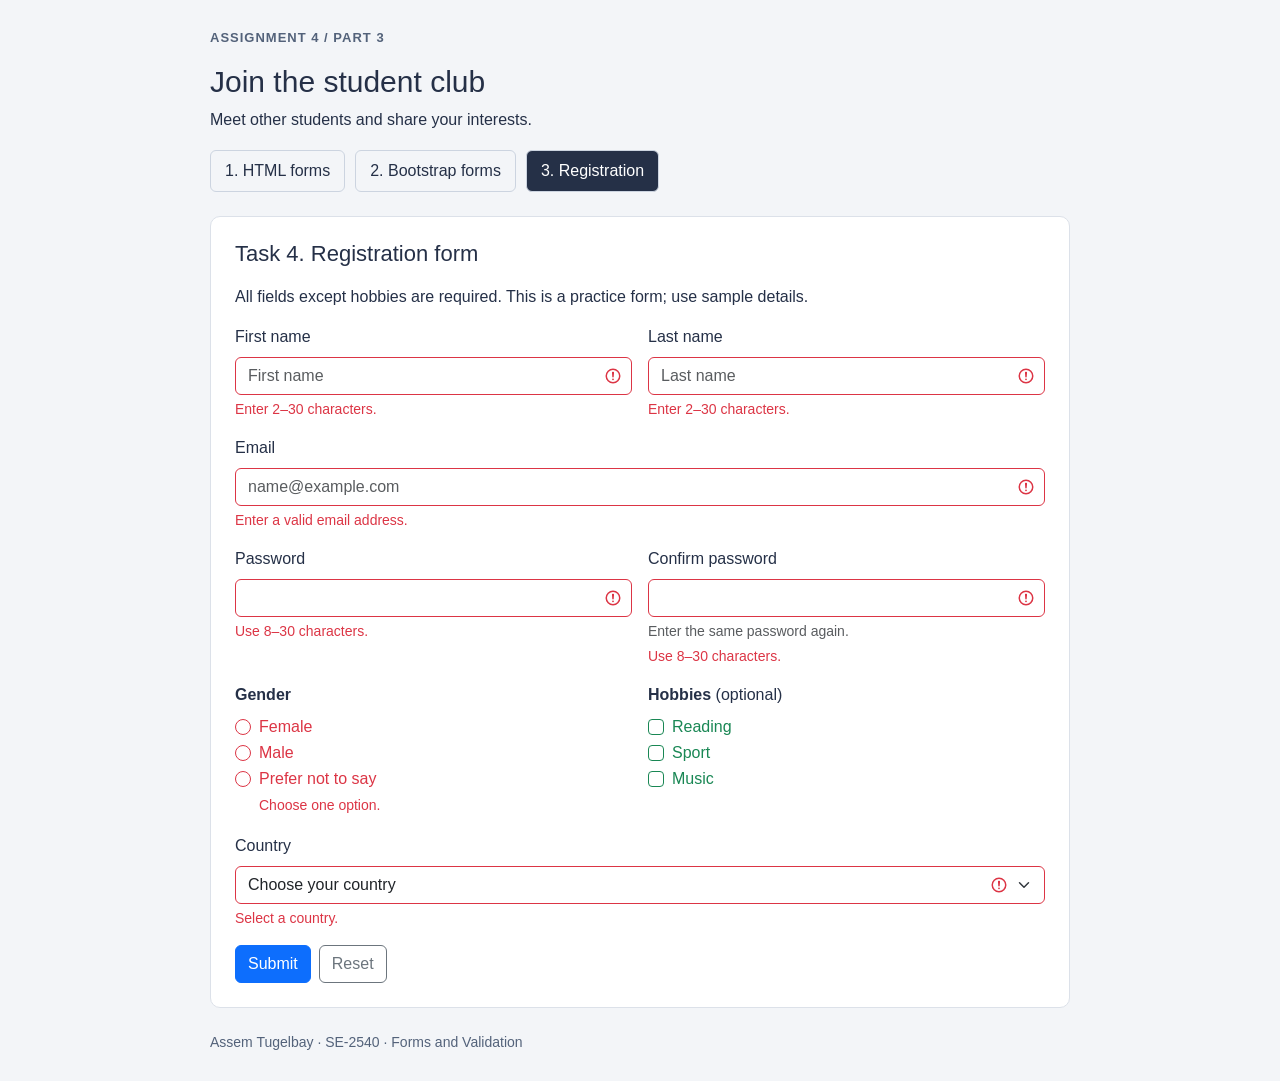
==== index.html @ 3e4970c7 "Add Assignment 4 HTML and Bootstrap forms with report" ====
<!DOCTYPE html>
<html lang="en">
<head>
  <meta charset="UTF-8">
  <meta name="viewport" content="width=device-width, initial-scale=1">
  <title>Student club registration | Assignment 4</title>
  <link href="https://cdn.jsdelivr.net/npm/bootstrap@5.3.8/dist/css/bootstrap.min.css" rel="stylesheet" integrity="sha384-sRIl4kxILFvY47J16cr9ZwB07vP4J8+LH7qKQnuqkuIAvNWLzeN8tE5YBujZqJLB" crossorigin="anonymous">
  <link rel="stylesheet" href="styles.css">
</head>
<body>
<main class="page container">
  <header>
    <p class="eyebrow">ASSIGNMENT 4 / PART 3</p>
    <h1>Join the student club</h1>
    <p>Meet other students and share your interests.</p>
    <nav aria-label="Assignment pages">
      <a href="basic.html">1. HTML forms</a>
      <a href="bootstrap.html">2. Bootstrap forms</a>
      <a href="index.html" aria-current="page">3. Registration</a>
    </nav>
  </header>
  <section id="task-4">
    <h2>Task 4. Registration form</h2>
    <p>All fields except hobbies are required. This is a practice form; use sample details.</p>
    <!-- HTML validates the fields; Bootstrap CSS displays the feedback. -->
    <form class="row g-3 was-validated" action="complete.html" method="get">
      <div class="col-md-6">
        <label for="first-name" class="form-label">First name</label>
        <input id="first-name" name="firstName" class="form-control" type="text" placeholder="First name" minlength="2" maxlength="30" aria-describedby="first-name-error" required>
        <div id="first-name-error" class="invalid-feedback">Enter 2–30 characters.</div>
        <div class="valid-feedback">Looks good!</div>
      </div>
      <div class="col-md-6">
        <label for="last-name" class="form-label">Last name</label>
        <input id="last-name" name="lastName" class="form-control" type="text" placeholder="Last name" minlength="2" maxlength="30" aria-describedby="last-name-error" required>
        <div id="last-name-error" class="invalid-feedback">Enter 2–30 characters.</div>
        <div class="valid-feedback">Looks good!</div>
      </div>
      <div class="col-12">
        <label for="email" class="form-label">Email</label>
        <input id="email" name="email" class="form-control" type="email" placeholder="name@example.com" aria-describedby="email-error" required>
        <div id="email-error" class="invalid-feedback">Enter a valid email address.</div>
        <div class="valid-feedback">Looks good!</div>
      </div>
      <!-- Passwords have no name, so this GET demo never includes them in the URL. -->
      <div class="col-md-6">
        <label for="password" class="form-label">Password</label>
        <input id="password" class="form-control" type="password" autocomplete="new-password" minlength="8" maxlength="30" aria-describedby="password-error" required>
        <div id="password-error" class="invalid-feedback">Use 8–30 characters.</div>
        <div class="valid-feedback">Length is valid.</div>
      </div>
      <div class="col-md-6">
        <label for="confirm-password" class="form-label">Confirm password</label>
        <input id="confirm-password" class="form-control" type="password" autocomplete="new-password" minlength="8" maxlength="30" aria-describedby="confirm-help confirm-error" required>
        <div id="confirm-help" class="form-text">Enter the same password again.</div>
        <div id="confirm-error" class="invalid-feedback">Use 8–30 characters.</div>
        <div class="valid-feedback">Length is valid.</div>
      </div>
      <fieldset class="col-md-6">
        <legend>Gender</legend>
        <div class="form-check">
          <input id="female" class="form-check-input" type="radio" name="gender" value="female" required>
          <label class="form-check-label" for="female">Female</label>
        </div>
        <div class="form-check">
          <input id="male" class="form-check-input" type="radio" name="gender" value="male" required>
          <label class="form-check-label" for="male">Male</label>
        </div>
        <div class="form-check">
          <input id="unspecified" class="form-check-input" type="radio" name="gender" value="unspecified" aria-describedby="gender-error" required>
          <label class="form-check-label" for="unspecified">Prefer not to say</label>
          <div id="gender-error" class="invalid-feedback">Choose one option.</div>
        </div>
      </fieldset>
      <fieldset class="col-md-6">
        <legend>Hobbies <span class="fw-normal">(optional)</span></legend>
        <div class="form-check">
          <input id="reading" class="form-check-input" type="checkbox" name="hobby" value="reading">
          <label class="form-check-label" for="reading">Reading</label>
        </div>
        <div class="form-check">
          <input id="sport" class="form-check-input" type="checkbox" name="hobby" value="sport">
          <label class="form-check-label" for="sport">Sport</label>
        </div>
        <div class="form-check">
          <input id="music" class="form-check-input" type="checkbox" name="hobby" value="music">
          <label class="form-check-label" for="music">Music</label>
        </div>
      </fieldset>
      <div class="col-12">
        <label for="country" class="form-label">Country</label>
        <select id="country" name="country" class="form-select" aria-describedby="country-error" required>
          <option value="">Choose your country</option>
          <option value="Kazakhstan">Kazakhstan</option>
          <option value="Kyrgyzstan">Kyrgyzstan</option>
          <option value="Uzbekistan">Uzbekistan</option>
          <option value="Other">Other</option>
        </select>
        <div id="country-error" class="invalid-feedback">Select a country.</div>
        <div class="valid-feedback">Looks good!</div>
      </div>
      <div class="col-12 d-flex gap-2">
        <button class="btn btn-primary" type="submit">Submit</button>
        <button class="btn btn-outline-secondary" type="reset">Reset</button>
      </div>
    </form>
  </section>
  <footer>Assem Tugelbay · SE-2540 · Forms and Validation</footer>
</main>
</body>
</html>
---- styles.css ----
/* Shared page layout: basic CSS and Flexbox. */
* { box-sizing: border-box; }
body { margin: 0; background: #f3f5f8; color: #253047; font: 16px/1.5 Arial, sans-serif; }
.page { max-width: 900px; margin: auto; padding: 28px 20px; }
header { margin-bottom: 24px; }
h1 { font-size: 30px; margin: 8px 0; }
h2 { font-size: 22px; margin: 0 0 18px; }
.eyebrow { color: #53627a; font-size: 13px; font-weight: bold; letter-spacing: 1px; }
nav { display: flex; flex-wrap: wrap; gap: 10px; margin-top: 18px; }
nav a { padding: 8px 14px; border: 1px solid #ccd4e0; border-radius: 6px; color: #253047; text-decoration: none; }
nav a[aria-current="page"] { background: #253047; color: white; }
section { padding: 24px; margin-bottom: 24px; border: 1px solid #dce1e9; border-radius: 10px; background: white; }
footer { margin-top: 24px; color: #53627a; font-size: 14px; }
/* The basic HTML page does not load Bootstrap. */
.basic label { display: block; margin-bottom: 5px; font-weight: bold; }
.basic input, .basic textarea { width: 100%; padding: 9px; border: 1px solid #909db2; border-radius: 4px; font: inherit; }
.basic p { margin: 0 0 16px; }
.basic button { background: #0d6efd; color: white; border: 0; border-radius: 5px; padding: 10px 20px; font: inherit; cursor: pointer; }
textarea { resize: vertical; }
.form-label, .form-check-label { color: #253047; }
legend { font-size: 16px; font-weight: bold; }
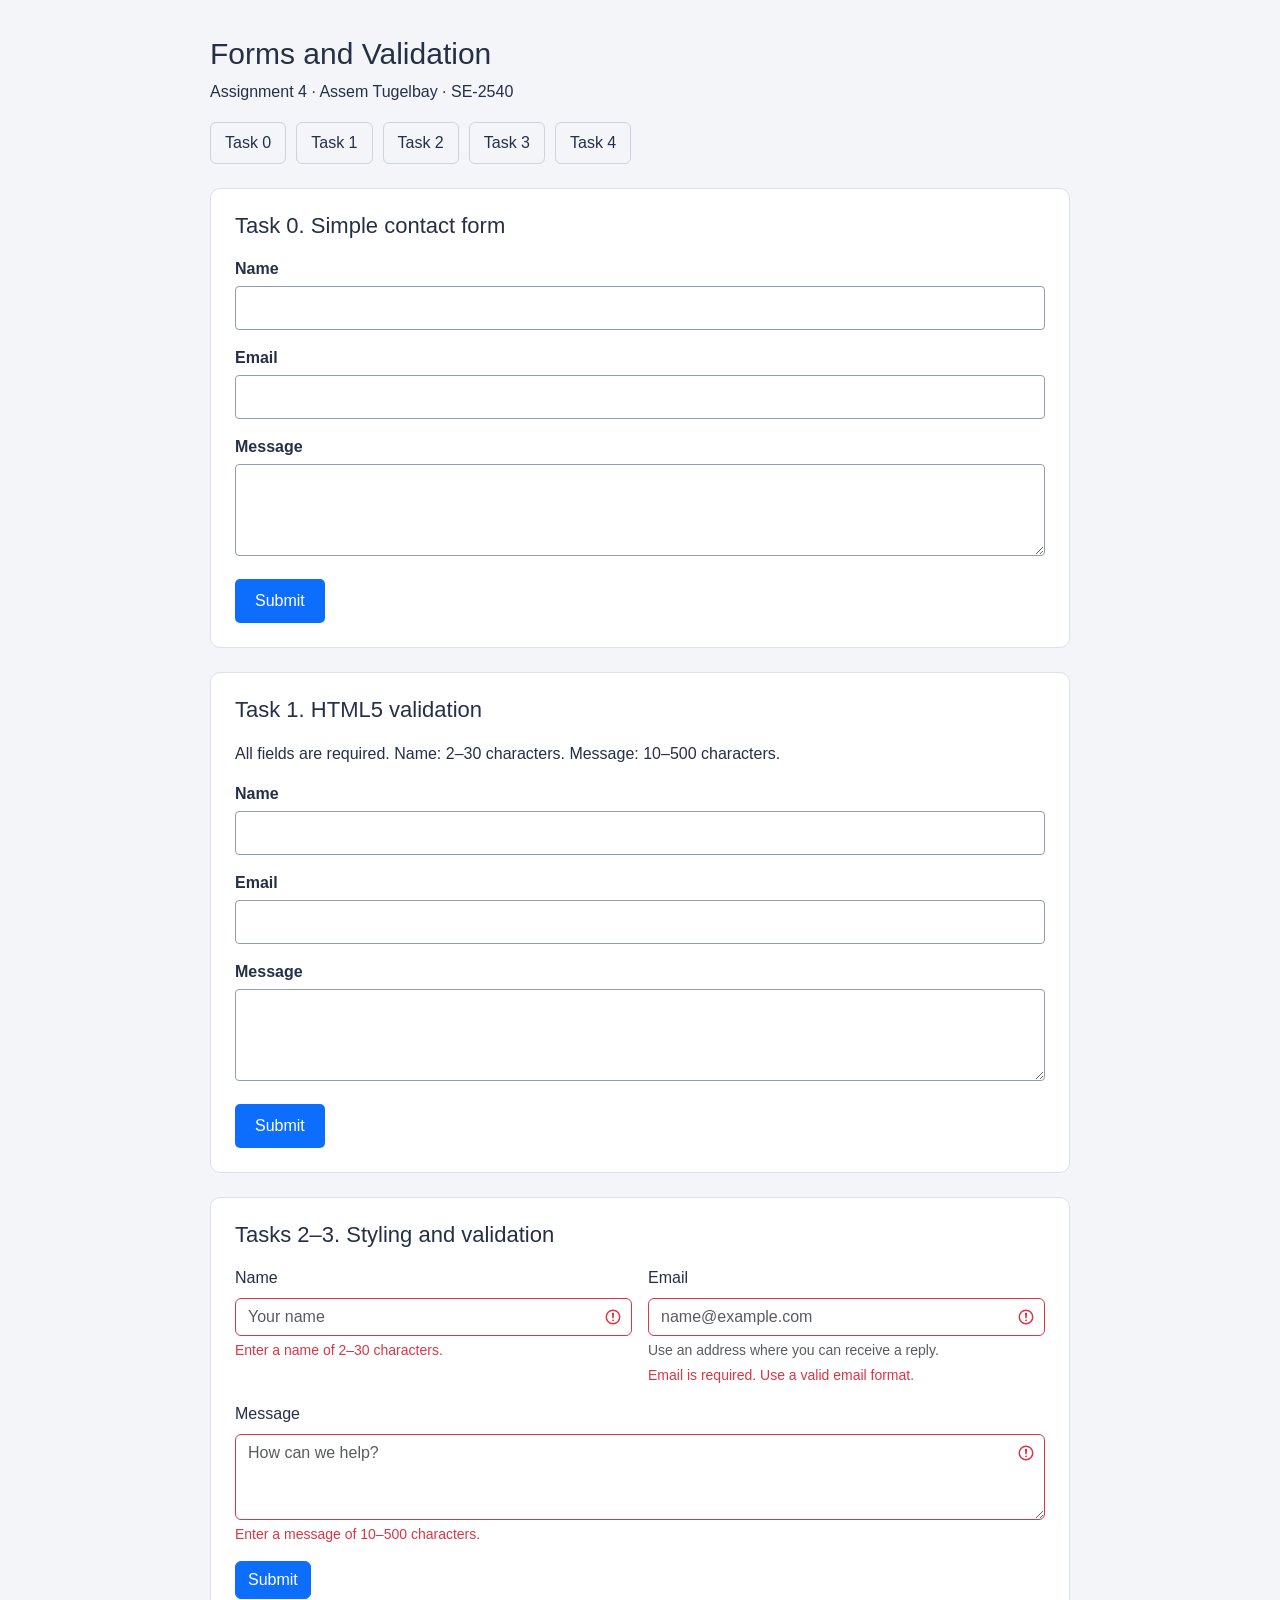
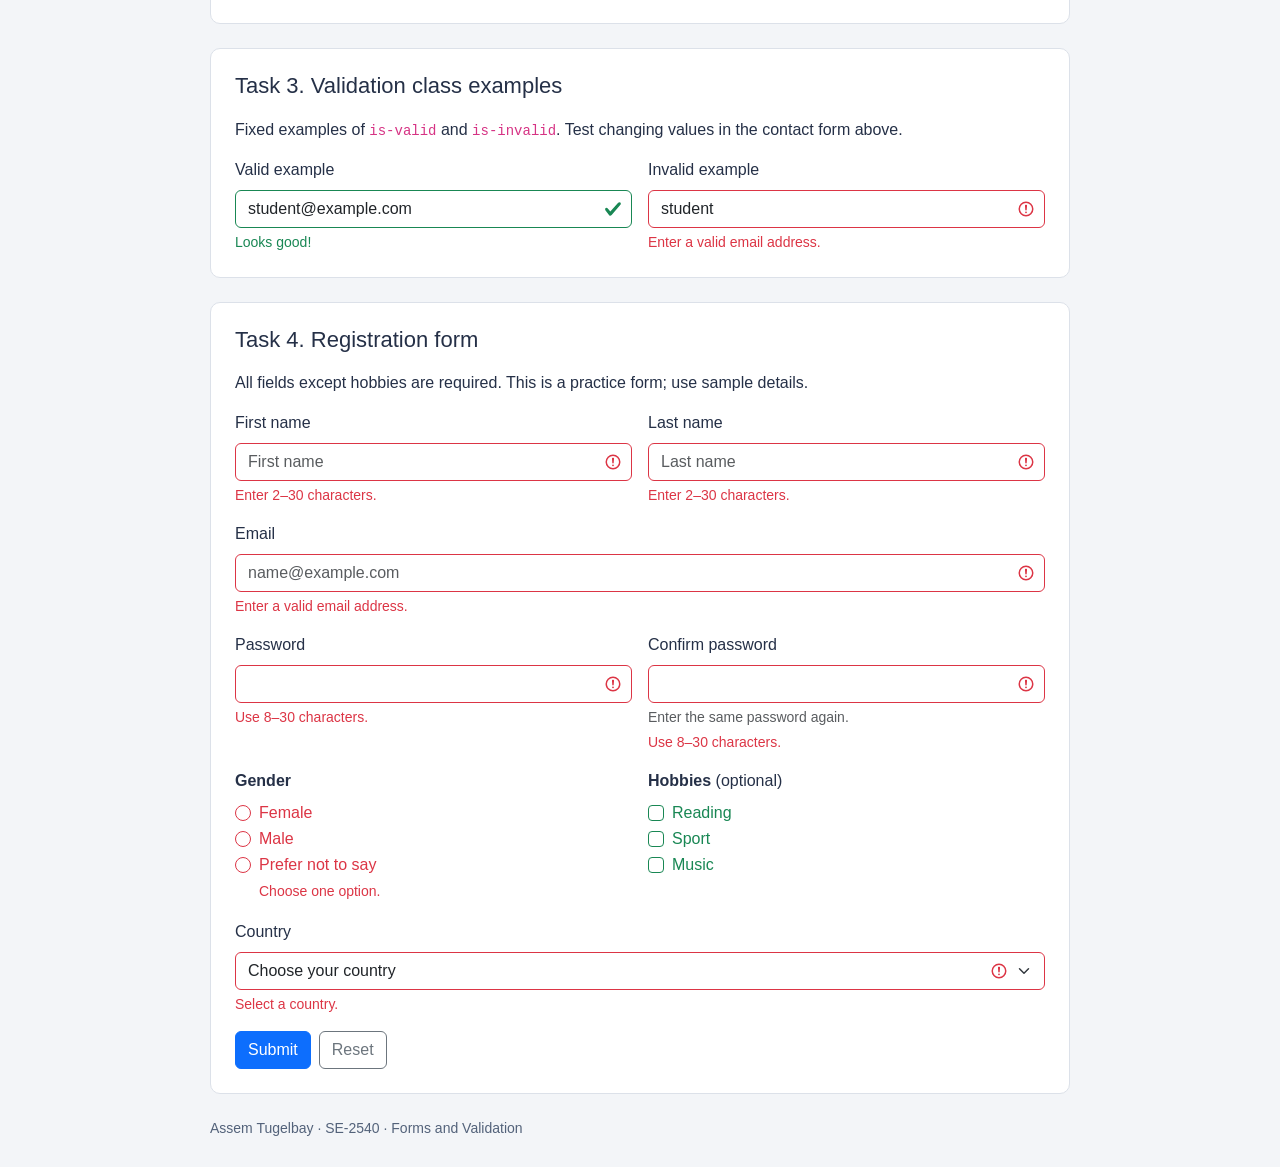
==== commit b0bd86b1: "Combine all tasks and styles in index.html" ====
--- a/index.html
+++ b/index.html
@@ -3,27 +3,105 @@
 <head>
   <meta charset="UTF-8">
   <meta name="viewport" content="width=device-width, initial-scale=1">
-  <title>Student club registration | Assignment 4</title>
+  <title>Assignment 4 | Forms and Validation</title>
   <link href="https://cdn.jsdelivr.net/npm/bootstrap@5.3.8/dist/css/bootstrap.min.css" rel="stylesheet" integrity="sha384-sRIl4kxILFvY47J16cr9ZwB07vP4J8+LH7qKQnuqkuIAvNWLzeN8tE5YBujZqJLB" crossorigin="anonymous">
-  <link rel="stylesheet" href="styles.css">
+  <style>
+    * { box-sizing: border-box; }
+    body { margin: 0; background: #f3f5f8; color: #253047; font: 16px/1.5 Arial, sans-serif; }
+    .page { max-width: 900px; margin: auto; padding: 28px 20px; }
+    header { margin-bottom: 24px; }
+    h1 { font-size: 30px; margin: 8px 0; }
+    h2 { font-size: 22px; margin: 0 0 18px; }
+    nav { display: flex; flex-wrap: wrap; gap: 10px; margin-top: 18px; }
+    nav a { padding: 8px 14px; border: 1px solid #ccd4e0; border-radius: 6px; color: #253047; text-decoration: none; }
+    section { padding: 24px; margin-bottom: 24px; border: 1px solid #dce1e9; border-radius: 10px; background: white; }
+    footer { margin-top: 24px; color: #53627a; font-size: 14px; }
+    .basic label { display: block; margin-bottom: 5px; font-weight: bold; }
+    .basic input, .basic textarea { width: 100%; padding: 9px; border: 1px solid #909db2; border-radius: 4px; font: inherit; }
+    .basic p { margin: 0 0 16px; }
+    .basic button { background: #0d6efd; color: white; border: 0; border-radius: 5px; padding: 10px 20px; font: inherit; cursor: pointer; }
+    textarea { resize: vertical; }
+    .form-label, .form-check-label { color: #253047; }
+    legend { font-size: 16px; font-weight: bold; }
+  </style>
 </head>
 <body>
 <main class="page container">
   <header>
-    <p class="eyebrow">ASSIGNMENT 4 / PART 3</p>
-    <h1>Join the student club</h1>
-    <p>Meet other students and share your interests.</p>
-    <nav aria-label="Assignment pages">
-      <a href="basic.html">1. HTML forms</a>
-      <a href="bootstrap.html">2. Bootstrap forms</a>
-      <a href="index.html" aria-current="page">3. Registration</a>
+    <h1>Forms and Validation</h1>
+    <p>Assignment 4 · Assem Tugelbay · SE-2540</p>
+    <nav aria-label="Assignment tasks">
+      <a href="#task-0">Task 0</a>
+      <a href="#task-1">Task 1</a>
+      <a href="#task-2">Task 2</a>
+      <a href="#task-3">Task 3</a>
+      <a href="#task-4">Task 4</a>
     </nav>
   </header>
+  <section id="task-0">
+    <h2>Task 0. Simple contact form</h2>
+    <form class="basic" action="#task-0" method="get">
+      <p><label for="basic-name">Name</label><input id="basic-name" name="name" type="text"></p>
+      <p><label for="basic-email">Email</label><input id="basic-email" name="email" type="email"></p>
+      <p><label for="basic-message">Message</label><textarea id="basic-message" name="message" rows="3"></textarea></p>
+      <button type="submit">Submit</button>
+    </form>
+  </section>
+  <section id="task-1">
+    <h2>Task 1. HTML5 validation</h2>
+    <p>All fields are required. Name: 2–30 characters. Message: 10–500 characters.</p>
+    <form class="basic" action="#task-1" method="get">
+      <p><label for="html-name">Name</label><input id="html-name" name="name" type="text" minlength="2" maxlength="30" required></p>
+      <p><label for="html-email">Email</label><input id="html-email" name="email" type="email" required></p>
+      <p><label for="html-message">Message</label><textarea id="html-message" name="message" rows="3" minlength="10" maxlength="500" required></textarea></p>
+      <button type="submit">Submit</button>
+    </form>
+  </section>
+  <section id="task-2">
+    <h2>Tasks 2–3. Styling and validation</h2>
+    <form class="row g-3 was-validated" action="#task-2" method="get">
+      <div class="col-md-6">
+        <label for="contact-name" class="form-label">Name</label>
+        <input id="contact-name" name="name" class="form-control" type="text" placeholder="Your name" minlength="2" maxlength="30" aria-describedby="contact-name-error" required>
+        <div id="contact-name-error" class="invalid-feedback">Enter a name of 2–30 characters.</div>
+        <div class="valid-feedback">Looks good!</div>
+      </div>
+      <div class="col-md-6">
+        <label for="contact-email" class="form-label">Email</label>
+        <input id="contact-email" name="email" class="form-control" type="email" placeholder="name@example.com" aria-describedby="contact-email-help contact-email-error" required>
+        <div id="contact-email-help" class="form-text">Use an address where you can receive a reply.</div>
+        <div id="contact-email-error" class="invalid-feedback">Email is required. Use a valid email format.</div>
+        <div class="valid-feedback">Looks good!</div>
+      </div>
+      <div class="col-12">
+        <label for="contact-message" class="form-label">Message</label>
+        <textarea id="contact-message" name="message" class="form-control" rows="3" placeholder="How can we help?" minlength="10" maxlength="500" aria-describedby="contact-message-error" required></textarea>
+        <div id="contact-message-error" class="invalid-feedback">Enter a message of 10–500 characters.</div>
+        <div class="valid-feedback">Looks good!</div>
+      </div>
+      <div class="col-12"><button class="btn btn-primary" type="submit">Submit</button></div>
+    </form>
+  </section>
+  <section id="task-3">
+    <h2>Task 3. Validation class examples</h2>
+    <p>Fixed examples of <code>is-valid</code> and <code>is-invalid</code>. Test changing values in the contact form above.</p>
+    <div class="row g-3">
+      <div class="col-md-6">
+        <label for="valid-example" class="form-label">Valid example</label>
+        <input id="valid-example" class="form-control is-valid" type="email" value="student@example.com" aria-describedby="valid-example-feedback" readonly>
+        <div id="valid-example-feedback" class="valid-feedback">Looks good!</div>
+      </div>
+      <div class="col-md-6">
+        <label for="invalid-example" class="form-label">Invalid example</label>
+        <input id="invalid-example" class="form-control is-invalid" type="email" value="student" aria-describedby="invalid-example-feedback" aria-invalid="true" readonly>
+        <div id="invalid-example-feedback" class="invalid-feedback">Enter a valid email address.</div>
+      </div>
+    </div>
+  </section>
   <section id="task-4">
     <h2>Task 4. Registration form</h2>
     <p>All fields except hobbies are required. This is a practice form; use sample details.</p>
-    <!-- HTML validates the fields; Bootstrap CSS displays the feedback. -->
-    <form class="row g-3 was-validated" action="complete.html" method="get">
+    <form class="row g-3 was-validated" action="#task-4" method="get">
       <div class="col-md-6">
         <label for="first-name" class="form-label">First name</label>
         <input id="first-name" name="firstName" class="form-control" type="text" placeholder="First name" minlength="2" maxlength="30" aria-describedby="first-name-error" required>
@@ -42,7 +120,6 @@
         <div id="email-error" class="invalid-feedback">Enter a valid email address.</div>
         <div class="valid-feedback">Looks good!</div>
       </div>
-      <!-- Passwords have no name, so this GET demo never includes them in the URL. -->
       <div class="col-md-6">
         <label for="password" class="form-label">Password</label>
         <input id="password" class="form-control" type="password" autocomplete="new-password" minlength="8" maxlength="30" aria-describedby="password-error" required>
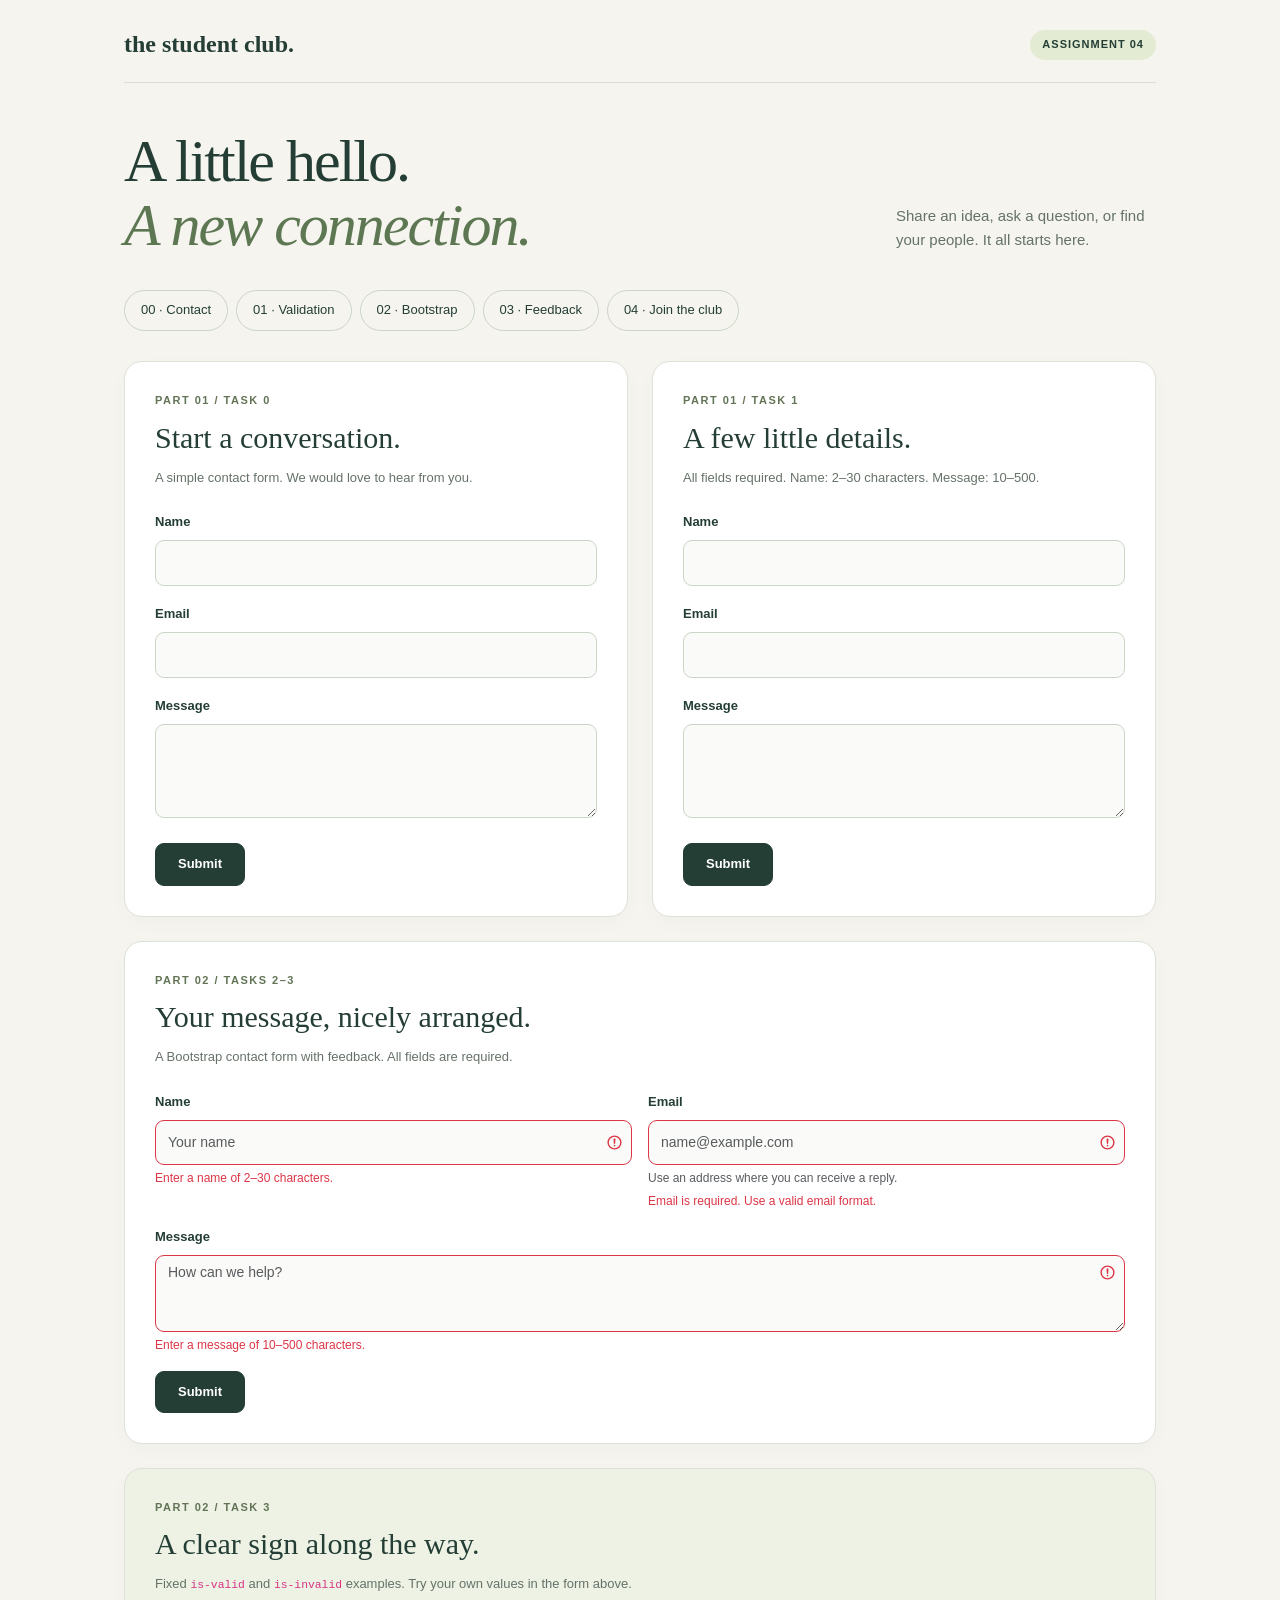
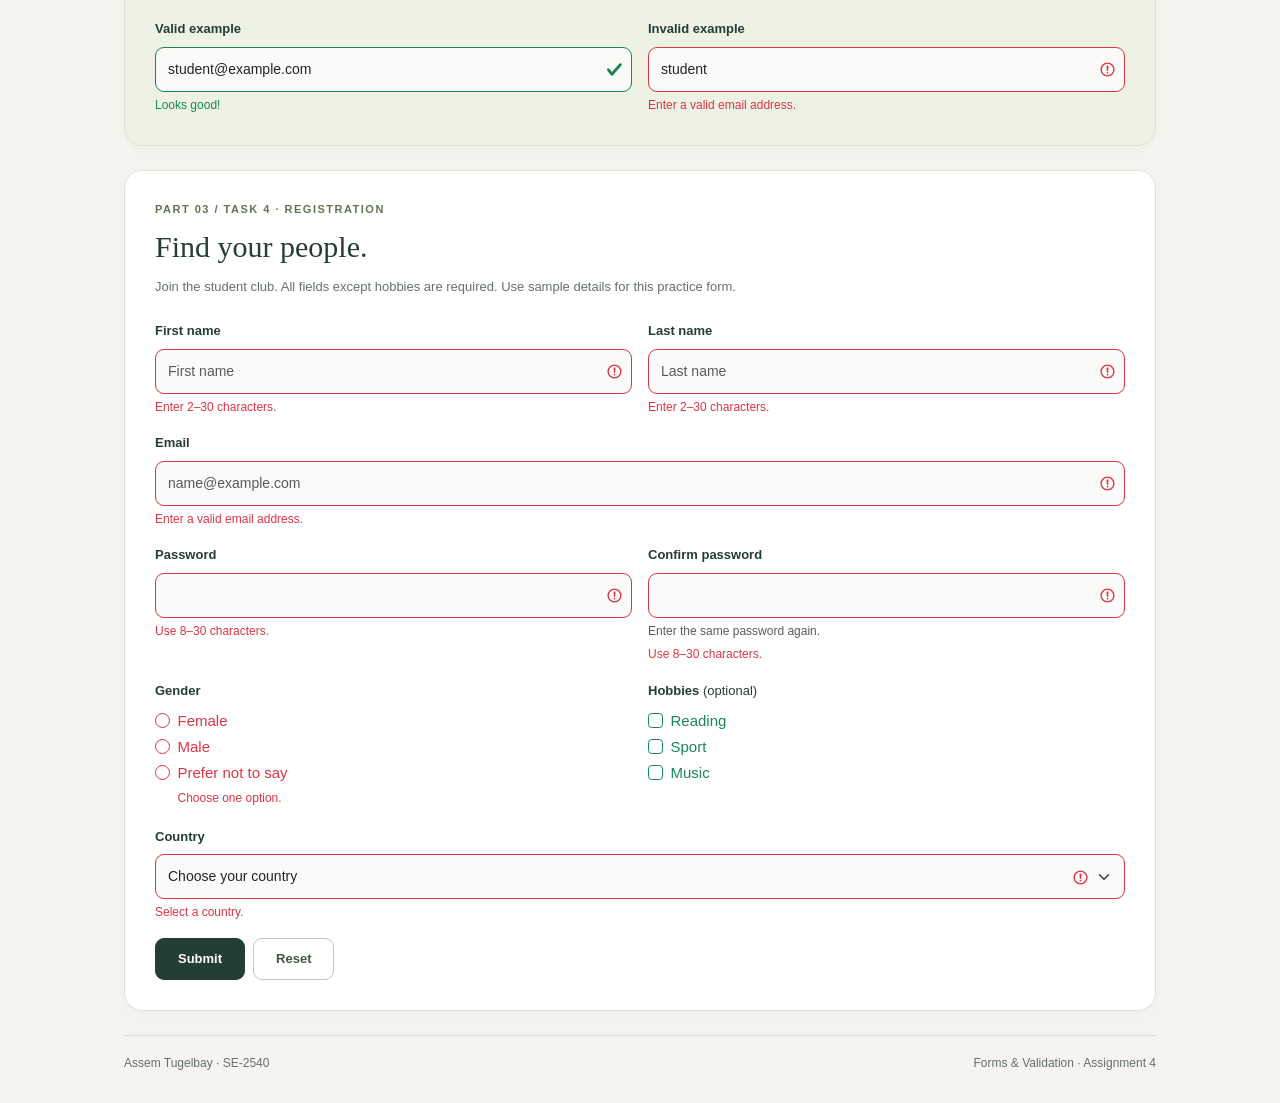
==== commit ab2553af: "Style forms with a warm green student club design" ====
--- a/index.html
+++ b/index.html
@@ -7,39 +7,70 @@
   <link href="https://cdn.jsdelivr.net/npm/bootstrap@5.3.8/dist/css/bootstrap.min.css" rel="stylesheet" integrity="sha384-sRIl4kxILFvY47J16cr9ZwB07vP4J8+LH7qKQnuqkuIAvNWLzeN8tE5YBujZqJLB" crossorigin="anonymous">
   <style>
     * { box-sizing: border-box; }
-    body { margin: 0; background: #f3f5f8; color: #253047; font: 16px/1.5 Arial, sans-serif; }
-    .page { max-width: 900px; margin: auto; padding: 28px 20px; }
-    header { margin-bottom: 24px; }
-    h1 { font-size: 30px; margin: 8px 0; }
-    h2 { font-size: 22px; margin: 0 0 18px; }
-    nav { display: flex; flex-wrap: wrap; gap: 10px; margin-top: 18px; }
-    nav a { padding: 8px 14px; border: 1px solid #ccd4e0; border-radius: 6px; color: #253047; text-decoration: none; }
-    section { padding: 24px; margin-bottom: 24px; border: 1px solid #dce1e9; border-radius: 10px; background: white; }
-    footer { margin-top: 24px; color: #53627a; font-size: 14px; }
-    .basic label { display: block; margin-bottom: 5px; font-weight: bold; }
-    .basic input, .basic textarea { width: 100%; padding: 9px; border: 1px solid #909db2; border-radius: 4px; font: inherit; }
-    .basic p { margin: 0 0 16px; }
-    .basic button { background: #0d6efd; color: white; border: 0; border-radius: 5px; padding: 10px 20px; font: inherit; cursor: pointer; }
+    body { margin: 0; background: #f5f4ee; color: #243e36; font: 15px/1.6 Arial, sans-serif; }
+    .page { max-width: 1080px; margin: auto; padding: 30px 24px; }
+    .brand, .intro, footer { display: flex; justify-content: space-between; align-items: center; gap: 24px; }
+    .brand { padding-bottom: 22px; border-bottom: 1px solid #d8ded3; }
+    .brand strong { font: bold 24px Georgia, serif; }
+    .badge-label { padding: 6px 12px; border-radius: 20px; background: #e3ebd2; font-size: 11px; font-weight: bold; letter-spacing: 1px; }
+    .intro { padding: 46px 0 32px; align-items: end; }
+    h1 { font: 60px/1.08 Georgia, serif; letter-spacing: -2px; margin: 0; }
+    h1 em { color: #5c7752; }
+    .intro p { max-width: 260px; margin: 0 0 6px; color: #647268; }
+    nav { display: flex; flex-wrap: wrap; gap: 8px; margin-bottom: 30px; }
+    nav a { padding: 9px 16px; border: 1px solid #cbd5c5; border-radius: 24px; color: #243e36; text-decoration: none; font-size: 13px; }
+    nav a:hover, nav a:focus-visible { background: #243e36; color: white; }
+    .basic-grid { display: grid; grid-template-columns: 1fr 1fr; gap: 24px; }
+    section { padding: 30px; margin-bottom: 24px; border: 1px solid #dce2d7; border-radius: 18px; background: white; box-shadow: 0 6px 20px #243e3606; }
+    .section-label { margin: 0 0 10px; color: #627455; font-size: 11px; font-weight: bold; letter-spacing: 1.5px; }
+    h2 { font: 30px/1.2 Georgia, serif; margin: 0 0 12px; }
+    .note { color: #667268; font-size: 13px; margin-bottom: 24px; }
+    #task-3 { background: #edf2e5; }
+    .basic label, .form-label { display: block; margin-bottom: 7px; font-size: 13px; font-weight: bold; }
+    .basic input, .basic textarea { width: 100%; padding: 10px 12px; border: 1px solid #cbd5c8; border-radius: 9px; background: #fafbf8; font: inherit; }
+    .basic input:focus, .basic textarea:focus { outline: 2px solid #6f8b61; outline-offset: 2px; }
+    .basic p { margin-bottom: 18px; }
+    .form-control, .form-select { min-height: 45px; border-radius: 9px; background-color: #fafbf8; font-size: 14px; }
+    .btn, .basic button { padding: 10px 22px; border-radius: 9px; font-size: 13px; font-weight: bold; }
+    .btn-primary, .basic button { border: 1px solid #243e36; background: #243e36; color: white; cursor: pointer; }
+    .btn-primary:hover, .btn-primary:focus, .basic button:hover { border-color: #3d604a; background: #3d604a; color: white; }
+    .btn-outline-secondary { border-color: #bdcaba; color: #41583f; }
+    .form-text, .valid-feedback, .invalid-feedback { font-size: 12px; }
     textarea { resize: vertical; }
-    .form-label, .form-check-label { color: #253047; }
-    legend { font-size: 16px; font-weight: bold; }
+    legend { font-size: 13px; font-weight: bold; }
+    footer { padding-top: 18px; border-top: 1px solid #d8ded3; color: #647268; font-size: 12px; }
+    @media (max-width: 767px) {
+      .page { padding: 20px 14px; }
+      .basic-grid { grid-template-columns: 1fr; gap: 0; }
+      .intro { display: block; padding: 32px 0 24px; }
+      h1 { font-size: 43px; }
+      .intro p { margin-top: 20px; max-width: 100%; }
+      section { padding: 22px; }
+      .brand, footer { flex-wrap: wrap; gap: 10px; }
+    }
   </style>
 </head>
 <body>
 <main class="page container">
   <header>
-    <h1>Forms and Validation</h1>
-    <p>Assignment 4 · Assem Tugelbay · SE-2540</p>
+    <div class="brand"><strong>the student club.</strong><span class="badge-label">ASSIGNMENT 04</span></div>
+    <div class="intro">
+      <h1>A little hello.<br><em>A new connection.</em></h1>
+      <p>Share an idea, ask a question, or find your people. It all starts here.</p>
+    </div>
     <nav aria-label="Assignment tasks">
-      <a href="#task-0">Task 0</a>
-      <a href="#task-1">Task 1</a>
-      <a href="#task-2">Task 2</a>
-      <a href="#task-3">Task 3</a>
-      <a href="#task-4">Task 4</a>
+      <a href="#task-0">00 · Contact</a>
+      <a href="#task-1">01 · Validation</a>
+      <a href="#task-2">02 · Bootstrap</a>
+      <a href="#task-3">03 · Feedback</a>
+      <a href="#task-4">04 · Join the club</a>
     </nav>
   </header>
+  <div class="basic-grid">
   <section id="task-0">
-    <h2>Task 0. Simple contact form</h2>
+    <p class="section-label">PART 01 / TASK 0</p>
+    <h2>Start a conversation.</h2>
+    <p class="note">A simple contact form. We would love to hear from you.</p>
     <form class="basic" action="#task-0" method="get">
       <p><label for="basic-name">Name</label><input id="basic-name" name="name" type="text"></p>
       <p><label for="basic-email">Email</label><input id="basic-email" name="email" type="email"></p>
@@ -48,8 +79,9 @@
     </form>
   </section>
   <section id="task-1">
-    <h2>Task 1. HTML5 validation</h2>
-    <p>All fields are required. Name: 2–30 characters. Message: 10–500 characters.</p>
+    <p class="section-label">PART 01 / TASK 1</p>
+    <h2>A few little details.</h2>
+    <p class="note">All fields required. Name: 2–30 characters. Message: 10–500.</p>
     <form class="basic" action="#task-1" method="get">
       <p><label for="html-name">Name</label><input id="html-name" name="name" type="text" minlength="2" maxlength="30" required></p>
       <p><label for="html-email">Email</label><input id="html-email" name="email" type="email" required></p>
@@ -57,8 +89,11 @@
       <button type="submit">Submit</button>
     </form>
   </section>
+  </div>
   <section id="task-2">
-    <h2>Tasks 2–3. Styling and validation</h2>
+    <p class="section-label">PART 02 / TASKS 2–3</p>
+    <h2>Your message, nicely arranged.</h2>
+    <p class="note">A Bootstrap contact form with feedback. All fields are required.</p>
     <form class="row g-3 was-validated" action="#task-2" method="get">
       <div class="col-md-6">
         <label for="contact-name" class="form-label">Name</label>
@@ -83,8 +118,9 @@
     </form>
   </section>
   <section id="task-3">
-    <h2>Task 3. Validation class examples</h2>
-    <p>Fixed examples of <code>is-valid</code> and <code>is-invalid</code>. Test changing values in the contact form above.</p>
+    <p class="section-label">PART 02 / TASK 3</p>
+    <h2>A clear sign along the way.</h2>
+    <p class="note">Fixed <code>is-valid</code> and <code>is-invalid</code> examples. Try your own values in the form above.</p>
     <div class="row g-3">
       <div class="col-md-6">
         <label for="valid-example" class="form-label">Valid example</label>
@@ -99,8 +135,9 @@
     </div>
   </section>
   <section id="task-4">
-    <h2>Task 4. Registration form</h2>
-    <p>All fields except hobbies are required. This is a practice form; use sample details.</p>
+    <p class="section-label">PART 03 / TASK 4 · REGISTRATION</p>
+    <h2>Find your people.</h2>
+    <p class="note">Join the student club. All fields except hobbies are required. Use sample details for this practice form.</p>
     <form class="row g-3 was-validated" action="#task-4" method="get">
       <div class="col-md-6">
         <label for="first-name" class="form-label">First name</label>
@@ -182,7 +219,7 @@
       </div>
     </form>
   </section>
-  <footer>Assem Tugelbay · SE-2540 · Forms and Validation</footer>
+  <footer><span>Assem Tugelbay · SE-2540</span><span>Forms &amp; Validation · Assignment 4</span></footer>
 </main>
 </body>
 </html>
